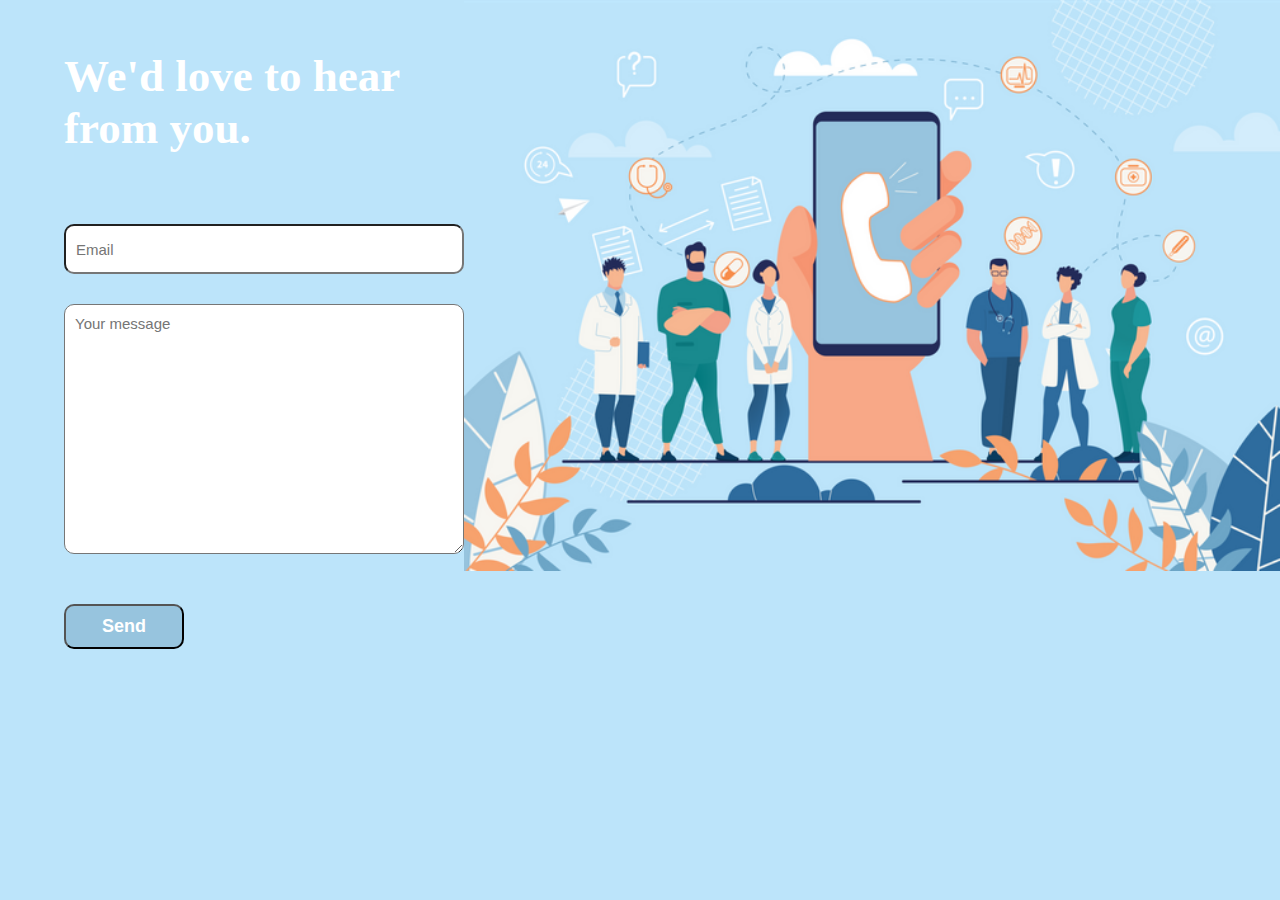
==== Contact Us/index.html @ e1cb419f "Added Pages" ====
<!DOCTYPE html>
<html lang="en">
<head>
    <meta charset="UTF-8">
    <meta name="viewport" content="width=device-width, initial-scale=1.0">
    <title>Document</title>
    <link rel="stylesheet" href="https://cdnjs.cloudflare.com/ajax/libs/font-awesome/5.15.2/css/all.min.css" integrity="sha512-HK5fgLBL+xu6dm/Ii3z4xhlSUyZgTT9tuc/hSrtw6uzJOvgRr2a9jyxxT1ely+B+xFAmJKVSTbpM/CuL7qxO8w==" crossorigin="anonymous" />
   
    <link rel="stylesheet" href="style.css">
    <link rel="stylesheet" href="./query.css">
</head>
<body>
 
    <div class="container">
       
        <form action="mailto:architgarg603@gmail.com" method="post" enctype="text/plain">
            <h1>We'd love to hear from you.</h1>
            <input type="email" name="Email" placeholder="Email" id="email">
            <textarea name="Message" id="mess" cols="30" rows="10" placeholder="Your message"></textarea>
            <input type="submit" value="Send" id="subBtn">
        </form>
        <div class="pic"></div>
    </div>
   
</body>
</html>
---- Contact Us/style.css ----
*{
    margin: 0px;
    padding: 0px;
    box-sizing: border-box;
    font-family: Arial, Helvetica, sans-serif;
}
 

.container{
    /* min-height: 100vh; */
    /* height: fit-content; */
    height: 100vh;
    width: 100%;
    background-color: #BCE4FA;
    display: flex;
    padding-left: 5%;
}
.pic{
    background-image: url(./medical-emergency-application-2681135-2239881.png);
    background-repeat: no-repeat;
    background-size: contain;
    height: 100vh;
    width: 100vw;
}
form{
    display: flex;
    flex-direction: column;
    margin-top: 50px;
}
 
h1{
    color: white;
    font-family: cursive;
    font-size: 45px;
    margin-bottom: 70px;
    
}
#email, #mess{
    width: 400px;
    height: 50px;
    border-radius: 10px;
    padding: 10px;
    overflow: auto;
    font-size: 15px;
    margin-bottom: 30px;
}
 
#mess{
    height: 250px;
    margin-bottom: 50px;
    /* border-radius: 10px; */
}
 
#subBtn{
    height: 45px;
    width: 120px;
    border-radius: 10px;
    color: white;
    background-color:#97C4DE;
    font-size: large;
    font-weight: 600;
    font-family: Arial, Helvetica, sans-serif;
    display: flex;
    justify-content: center;
    align-items: center;
    margin-right: 50px;
    cursor: pointer;
 
}
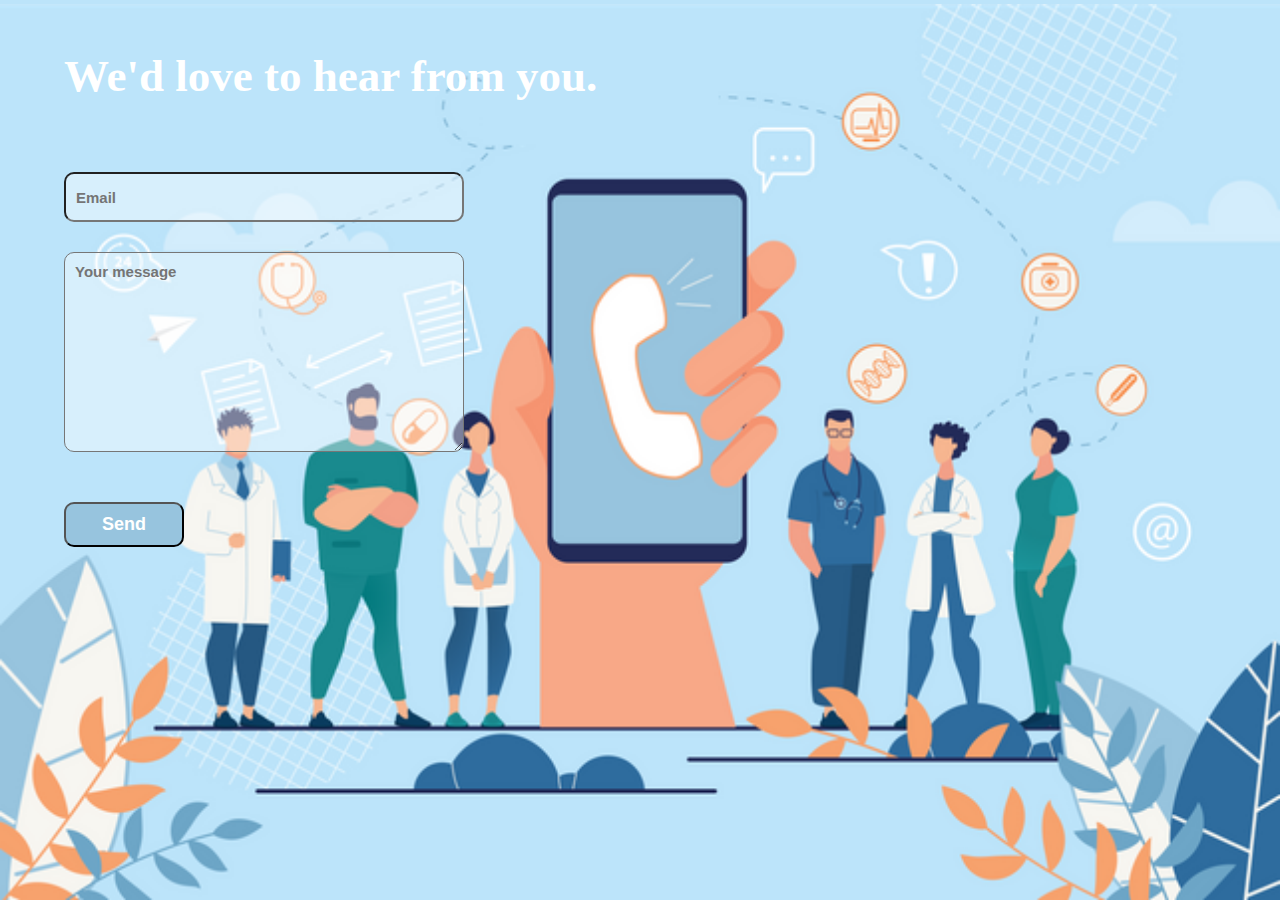
==== commit 3a3e3baf: "added" ====
--- a/Contact Us/index.html
+++ b/Contact Us/index.html
@@ -19,7 +19,6 @@
             <textarea name="Message" id="mess" cols="30" rows="10" placeholder="Your message"></textarea>
             <input type="submit" value="Send" id="subBtn">
         </form>
-        <div class="pic"></div>
     </div>
    
 </body>
--- a/Contact Us/style.css
+++ b/Contact Us/style.css
@@ -15,18 +15,20 @@
     background-color: #BCE4FA;
     display: flex;
     padding-left: 5%;
-}
-.pic{
     background-image: url(./medical-emergency-application-2681135-2239881.png);
     background-repeat: no-repeat;
     background-size: contain;
-    height: 100vh;
-    width: 100vw;
+    background-position: right bottom;
+    /* overflow: scroll; */
 }
+
 form{
     display: flex;
     flex-direction: column;
     margin-top: 50px;
+    width: 100%;
+    height: fit-content;
+  
 }
  
 h1{
@@ -34,7 +36,7 @@
     font-family: cursive;
     font-size: 45px;
     margin-bottom: 70px;
-    
+    width: 100%;
 }
 #email, #mess{
     width: 400px;
@@ -44,10 +46,12 @@
     overflow: auto;
     font-size: 15px;
     margin-bottom: 30px;
+    background-color: rgba(255, 255, 255, 0.404);
+    font-weight: 600;
 }
  
 #mess{
-    height: 250px;
+    height: 200px;
     margin-bottom: 50px;
     /* border-radius: 10px; */
 }
@@ -66,5 +70,36 @@
     align-items: center;
     margin-right: 50px;
     cursor: pointer;
+    margin-bottom: 40px;
  
 }
+@media only screen and (max-width: 820px) and (orientation:landscape){
+    h1{
+        font-size: 30px;
+        margin-bottom: 15px;
+    }
+}
+@media only screen and (max-width:1025px) and (orientation:portrait){
+    .container{
+        padding: 100px 0px 0px 150px;
+    }
+}
+@media only screen and (max-width:780px) and (orientation:portrait){
+    .container{
+        padding: 40px 0px 0px 80px;
+    }
+}
+@media only screen and (max-width:450px) and (orientation:portrait){
+    .container{
+        padding: 10px 0px 0px 40px;
+    }
+    h1{
+        font-size: 30px;
+        display: flex;
+        flex-wrap: wrap;
+        width: 80%;
+    }
+    #email,#mess{
+        width: 80vw;
+    }
+}